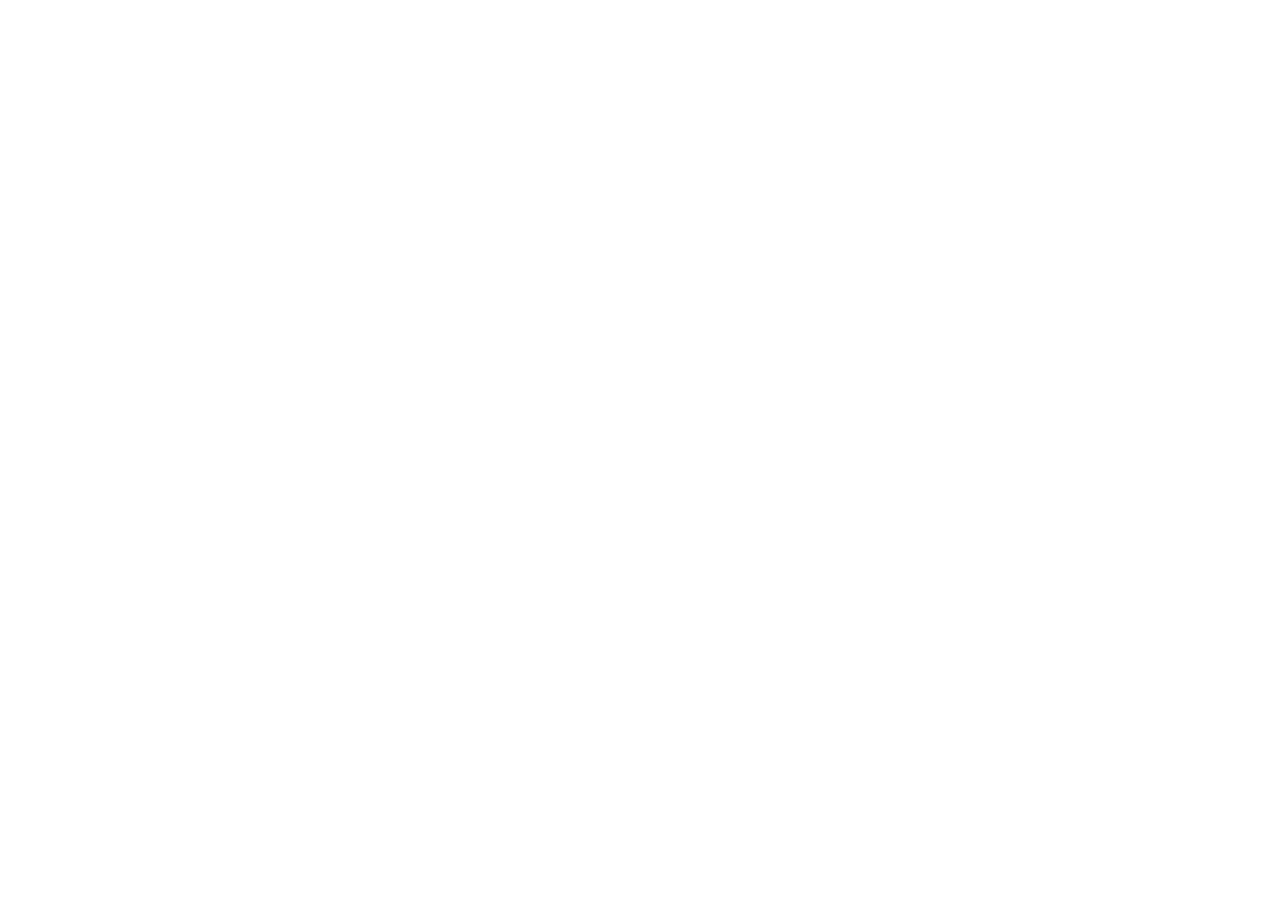
==== french.html @ f42e9d78 "portfolio v1" ====
﻿<!DOCTYPE html>

<html lang="en" xmlns="http://www.w3.org/1999/xhtml">
<head>
    <meta charset="utf-8" />
    <title>Portfolio de Thérèse Than Nguyen</title>
</head>
<body>

</body>
</html>
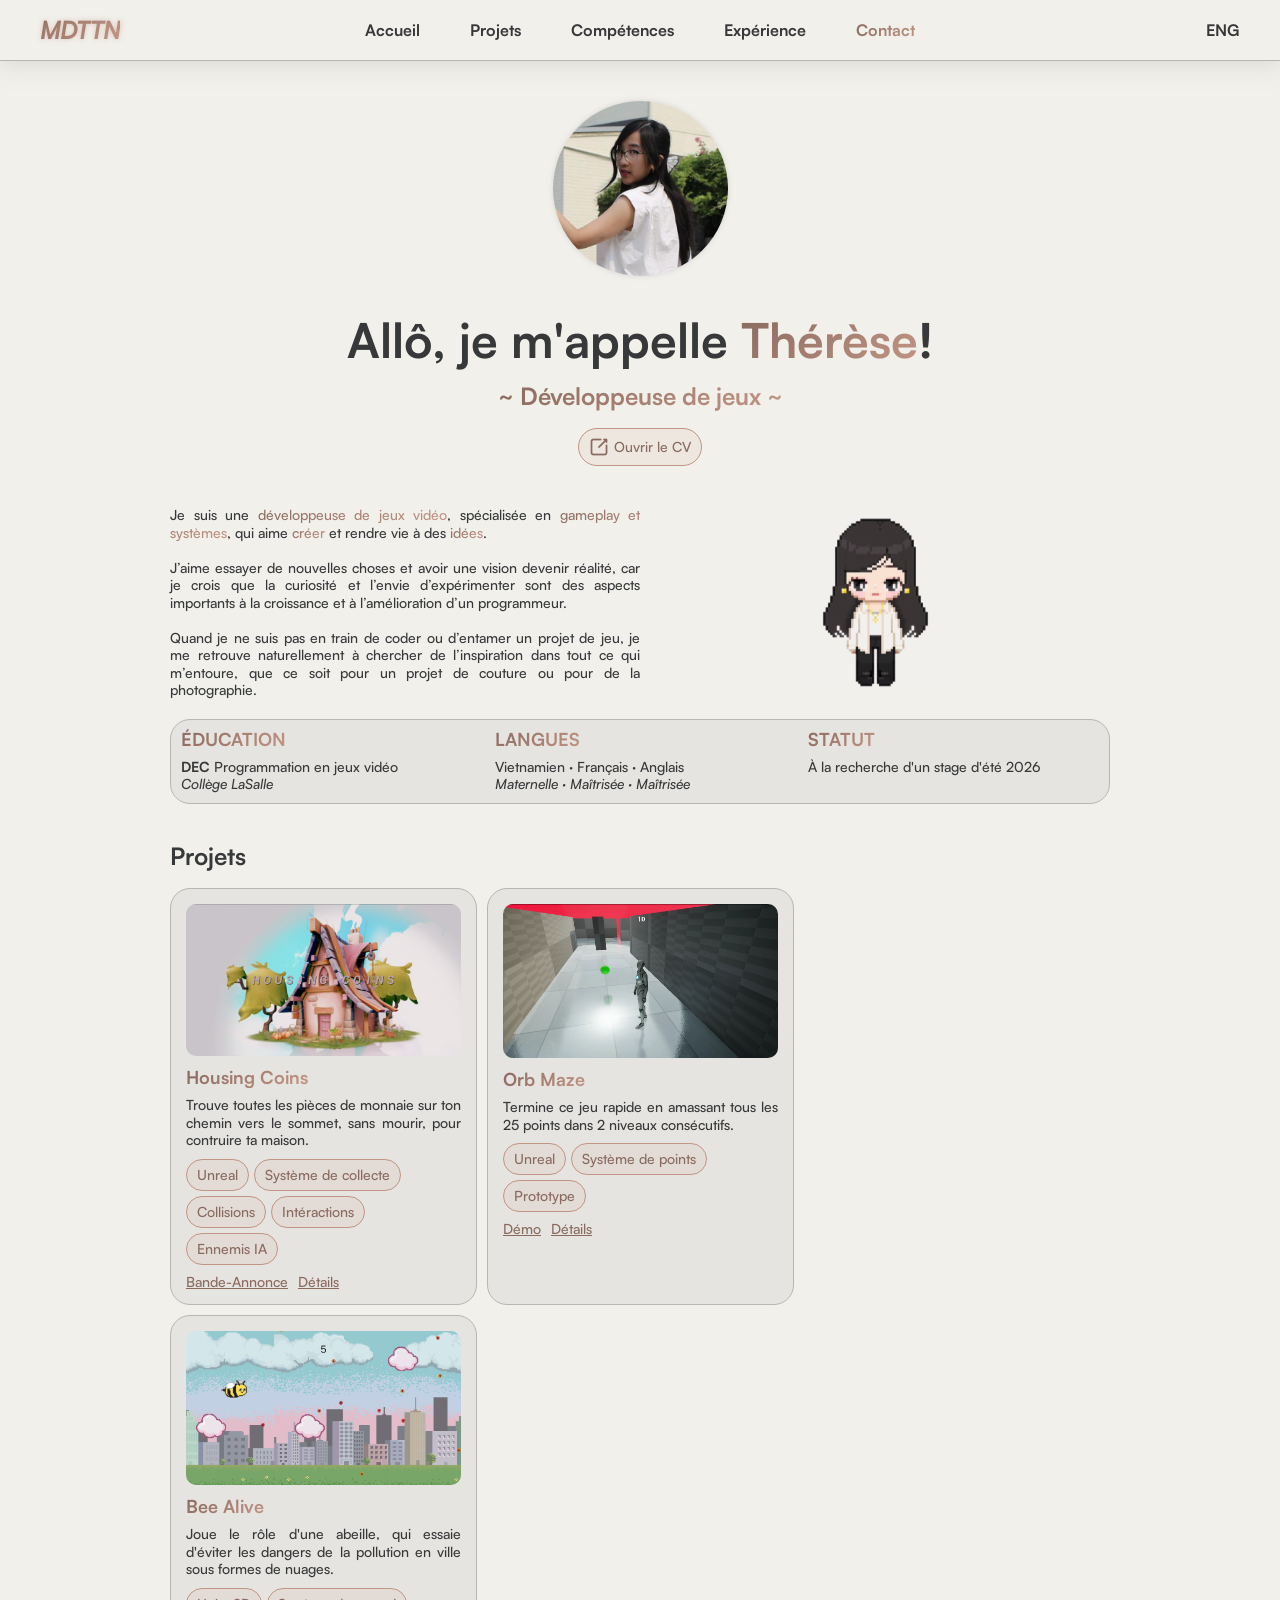
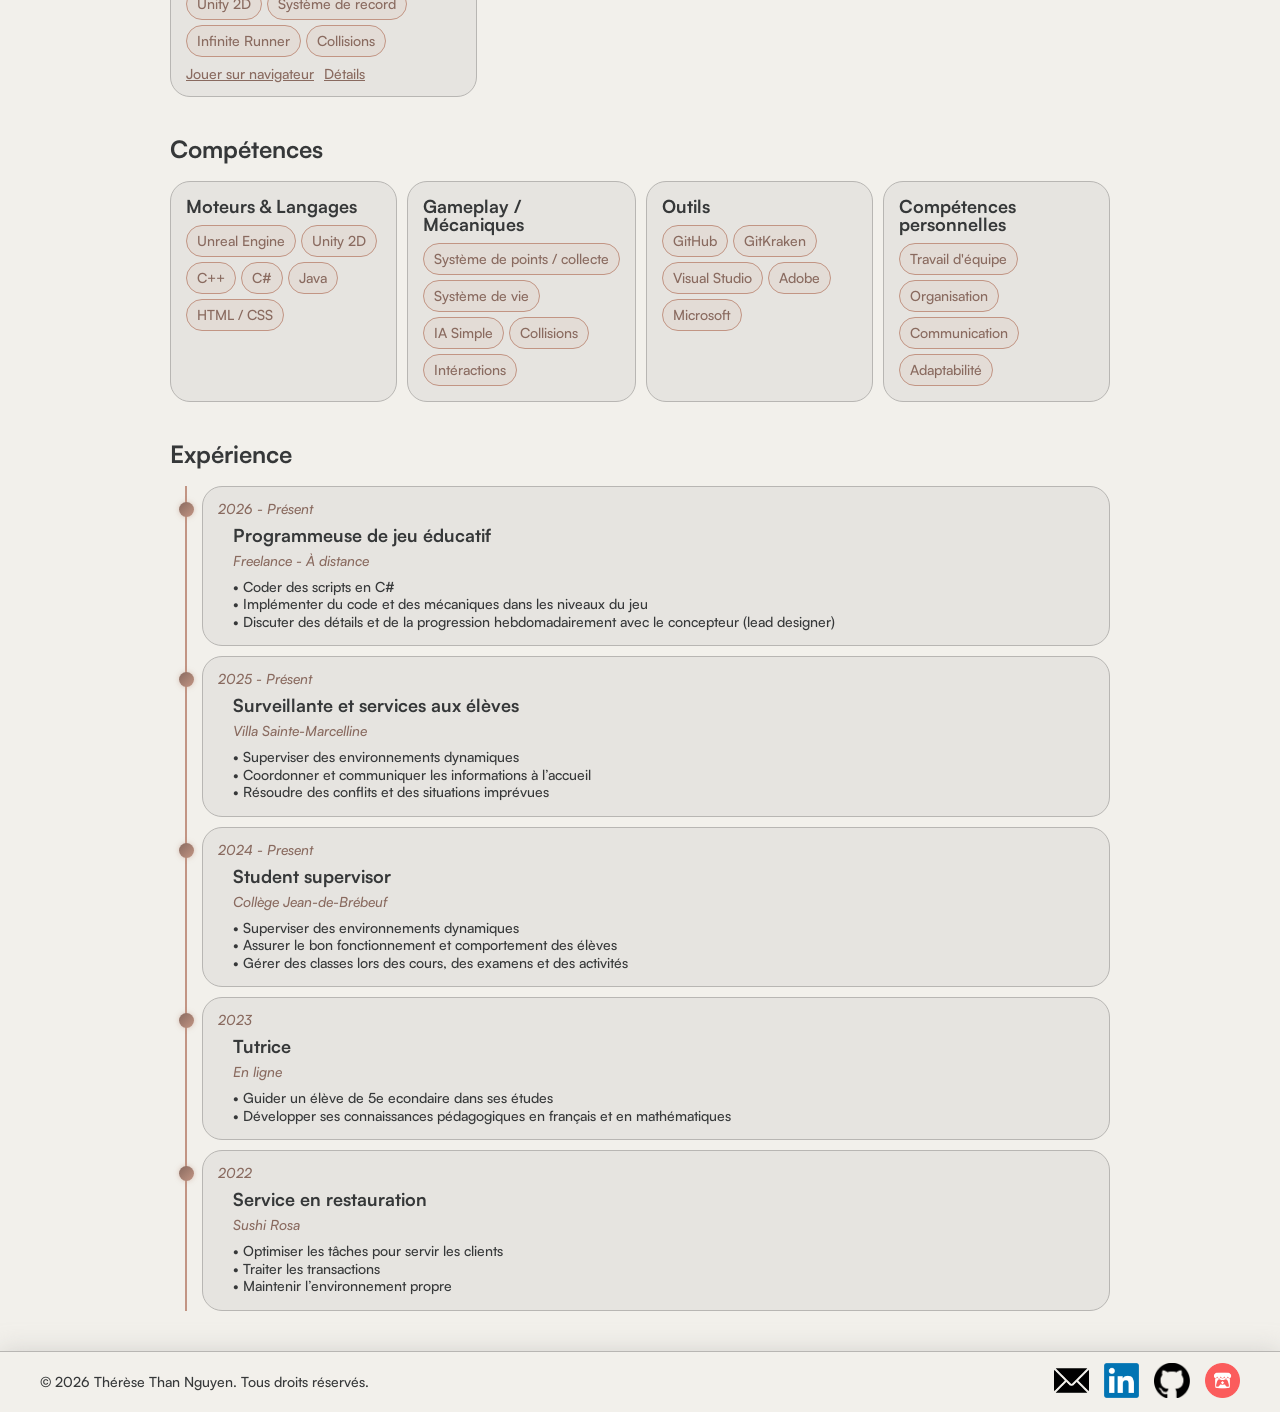
==== commit db424463: "v2 french version + bug fixes" ====
--- a/french.html
+++ b/french.html
@@ -3,9 +3,297 @@
 <html lang="en" xmlns="http://www.w3.org/1999/xhtml">
 <head>
     <meta charset="utf-8" />
+    <meta name="viewport" content="width=device-width" />
+    <link rel="stylesheet" href="reset.css" />
+    <link rel="stylesheet" href="style.css" />
     <title>Portfolio de Thérèse Than Nguyen</title>
 </head>
 <body>
+    <header>
+        <nav class="nav-left">
+            <a>MDTTN</a>
+        </nav>
+        <nav class="menu-toggle">
+            <input type="checkbox" />
 
+            <span></span>
+            <span></span>
+            <span></span>
+
+            <ul class="menu">
+                <li>
+                    <a href="#home">
+                        <label for="menu-checkbox" onclick="this.parentNode.click();">Accueil</label>
+                    </a>
+                </li>
+                <li>
+                    <a href="#projects">
+                        <label for="menu-checkbox" onclick="this.parentNode.click();">Projets</label>
+                    </a>
+                </li>
+                <li>
+                    <a href="#skills">
+                        <label for="menu-checkbox" onclick="this.parentNode.click();">Compétences</label>
+                    </a>
+                </li>
+                <li>
+                    <a href="#experience">
+                        <label for="menu-checkbox" onclick="this.parentNode.click();">Expérience</label>
+                    </a>
+                </li>
+                <li>
+                    <a href="#contact">
+                        <label for="menu-checkbox" onclick="this.parentNode.click();"><em>Contact</em></label>
+                    </a>
+                </li>
+                <li>
+                    <a href="index.html">
+                        <label for="menu-checkbox" onclick="this.parentNode.click();"><em>ENG</em></label>
+                    </a>
+                </li>
+            </ul>
+        </nav>
+        <nav class="nav-center">
+            <a href="#home">Accueil</a>
+            <a href="#projects">Projets</a>
+            <a href="#skills">Compétences</a>
+            <a href="#experience">Expérience</a>
+            <a href="#contact"><em>Contact</em></a>
+        </nav>
+        <nav class="nav-right">
+            <a href="index.html">ENG</a>
+        </nav>
+    </header>
+    <section id="home">
+        <div class="container">
+            <div class="profile">
+                <img class="photo" src="img/photoID.jpg" alt="Photo ID" />
+                <h1>Allô, je m'appelle <em>Thérèse</em>!</h1>
+                <h2><em>~ Développeuse de jeux ~</em></h2>
+                <a class="cv" href="cv/Therese-ThanNguyen-CV-Français.pdf" target="_blank">
+                    <img src="img/open.png" />
+                    Ouvrir le CV
+                </a>
+                <div class="description">
+                    <div class="desc-left">
+                        <p>
+                            Je suis une <em>développeuse de jeux vidéo</em>, spécialisée en <em>gameplay et systèmes</em>, qui aime <em>créer</em> et rendre vie à des <em>idées</em>.<br />
+                            <br />
+                            J’aime essayer de nouvelles choses et avoir une vision devenir réalité, car je crois que la curiosité et l’envie d’expérimenter sont des aspects importants à la croissance et à l’amélioration d’un programmeur.<br />
+                            <br />
+                            Quand je ne suis pas en train de coder ou d’entamer un projet de jeu, je me retrouve naturellement à chercher de l’inspiration dans tout ce qui m’entoure, que ce soit pour un projet de couture ou pour de la photographie.
+                        </p>
+                    </div>
+                    <div class="desc-right">
+                        <img src="img/avatar.gif" alt="avatar character gif" />
+                    </div>
+                </div>
+                <table class="profile-table">
+                    <tr>
+                        <td>
+                            <h3><em>ÉDUCATION</em></h3>
+                            <p>
+                                <b>DEC</b> Programmation en jeux vidéo<br />
+                                <i>Collège LaSalle</i>
+                            </p>
+                        </td>
+                        <td>
+                            <h3><em>LANGUES</em></h3>
+                            <p>
+                                Vietnamien · Français · Anglais<br />
+                                <i>Maternelle · Maîtrisée · Maîtrisée</i>
+                            </p>
+                        </td>
+                        <td>
+                            <h3><em>STATUT</em></h3>
+                            <p>À la recherche d'un stage d'été 2026</p>
+                        </td>
+                    </tr>
+                </table>
+            </div>
+        </div>
+    </section>
+    <section id="projects">
+        <div class="container">
+            <h2>Projets</h2>
+            <div class="project-grid">
+                <div class="project-card">
+                    <img src="img/thumbnail.png" alt="Housing Coins screenshot">
+                    <h3><em>Housing Coins</em></h3>
+                    <p>Trouve toutes les pièces de monnaie sur ton chemin vers le sommet, sans mourir, pour contruire ta maison.</p>
+                    <div class="tags">
+                        <span>Unreal</span>
+                        <span>Système de collecte</span>
+                        <span>Collisions</span>
+                        <span>Intéractions</span>
+                        <span>Ennemis IA</span>
+                    </div>
+                    <div class="card-actions">
+                        <a href="https://youtu.be/ffJPuvtzxUw" target="_blank">Bande-Annonce</a>
+                        <a href="https://mdttn.itch.io/housing-coins" target="_blank">Détails</a>
+                    </div>
+                </div>
+                <div class="project-card">
+                    <img src="img/orb-maze.png" alt="Orb Maze screenshot">
+                    <h3><em>Orb Maze</em></h3>
+                    <p>Termine ce jeu rapide en amassant tous les 25 points dans 2 niveaux consécutifs.</p>
+                    <div class="tags">
+                        <span>Unreal</span>
+                        <span>Système de points</span>
+                        <span>Prototype</span>
+                    </div>
+                    <div class="card-actions">
+                        <a href="https://youtu.be/-8NzkPCMkJA" target="_blank">Démo</a>
+                        <a href="https://mdttn.itch.io/orb-maze" target="_blank">Détails</a>
+                    </div>
+                </div>
+                <div class="project-card">
+                    <img src="img/bee-alive.png" alt="Bee Alive screenshot">
+                    <h3><em>Bee Alive</em></h3>
+                    <p>Joue le rôle d'une abeille, qui essaie d'éviter les dangers de la pollution en ville sous formes de nuages.</p>
+                    <div class="tags">
+                        <span>Unity 2D</span>
+                        <span>Système de record</span>
+                        <span>Infinite Runner</span>
+                        <span>Collisions</span>
+                    </div>
+                    <div class="card-actions">
+                        <a href="https://play.unity.com/en/games/0c7b376f-7eee-4db8-94ac-339a2332883d/bee-alive-by-turtle-saviors-gameable-2023" target="_blank">Jouer sur navigateur</a>
+                        <a href="https://mdttn.itch.io/bee-alive" target="_blank">Détails</a>
+                    </div>
+                </div>
+            </div>
+        </div>
+    </section>
+    <section id="skills">
+        <div class="container">
+            <h2>Compétences</h2>
+            <div class="skill-grid">
+                <div class="skill-card">
+                    <h3>Moteurs & Langages</h3>
+                    <div class="tags">
+                        <span>Unreal Engine</span>
+                        <span>Unity 2D</span>
+                        <span>C++</span>
+                        <span>C#</span>
+                        <span>Java</span>
+                        <span>HTML / CSS</span>
+                    </div>
+                </div>
+                <div class="skill-card">
+                    <h3>Gameplay / Mécaniques</h3>
+                    <div class="tags">
+                        <span>Système de points / collecte</span>
+                        <span>Système de vie</span>
+                        <span>IA Simple</span>
+                        <span>Collisions</span>
+                        <span>Intéractions</span>
+                    </div>
+                </div>
+                <div class="skill-card">
+                    <h3>Outils</h3>
+                    <div class="tags">
+                        <span>GitHub</span>
+                        <span>GitKraken</span>
+                        <span>Visual Studio</span>
+                        <span>Adobe</span>
+                        <span>Microsoft</span>
+                    </div>
+                </div>
+                <div class="skill-card">
+                    <h3>Compétences personnelles</h3>
+                    <div class="tags">
+                        <span>Travail d'équipe</span>
+                        <span>Organisation</span>
+                        <span>Communication</span>
+                        <span>Adaptabilité</span>
+                    </div>
+                </div>
+            </div>
+        </div>
+    </section>
+    <section id="experience">
+        <div class="container">
+            <h2>Expérience</h2>
+            <div class="timeline">
+                <div class="timeline-item">
+                    <h4>2026 - Présent</h4>
+                    <div class="info">
+                        <h3>Programmeuse de jeu éducatif</h3>
+                        <h4>Freelance - À distance</h4>
+                        <p>
+                            • Coder des scripts en C#<br />
+                            • Implémenter du code et des mécaniques dans les niveaux du jeu<br />
+                            • Discuter des détails et de la progression hebdomadairement avec le concepteur (lead designer)<br />
+                        </p>
+                    </div>
+                </div>
+                <div class="timeline-item">
+                    <h4>2025 - Présent</h4>
+                    <div class="info">
+                        <h3>Surveillante et services aux élèves</h3>
+                        <h4>Villa Sainte-Marcelline</h4>
+                        <p>
+                            • Superviser des environnements dynamiques<br />
+                            • Coordonner et communiquer les informations à l’accueil<br />
+                            • Résoudre des conflits et des situations imprévues
+                        </p>
+                    </div>
+                </div>
+                <div class="timeline-item">
+                    <h4>2024 - Present</h4>
+                    <div class="info">
+                        <h3>Student supervisor</h3>
+                        <h4>Collège Jean-de-Brébeuf</h4>
+                        <p>
+                            • Superviser des environnements dynamiques<br />
+                            • Assurer le bon fonctionnement et comportement des élèves<br />
+                            • Gérer des classes lors des cours, des examens et des activités
+                        </p>
+                    </div>
+                </div>
+                <div class="timeline-item">
+                    <h4>2023</h4>
+                    <div class="info">
+                        <h3>Tutrice</h3>
+                        <h4>En ligne</h4>
+                        <p>
+                            • Guider un élève de 5e econdaire dans ses études<br />
+                            • Développer ses connaissances pédagogiques en français et en mathématiques
+                        </p>
+                    </div>
+                </div>
+                <div class="timeline-item">
+                    <h4>2022</h4>
+                    <div class="info">
+                        <h3>Service en restauration</h3>
+                        <h4>Sushi Rosa</h4>
+                        <p>
+                            • Optimiser les tâches pour servir les clients<br />
+                            • Traiter les transactions<br />
+                            • Maintenir l’environnement propre
+                        </p>
+                    </div>
+                </div>
+            </div>
+        </div>
+    </section>
+    <footer id="contact">
+        <p>© 2026 Thérèse Than Nguyen. Tous droits réservés.</p>
+        <div class="social">
+            <a href="mailto:theresemyduyen@outlook.com">
+                <img src="img/email.png" alt="email" />
+            </a>
+            <a href="https://linkedin.com/in/therese-than-nguyen/">
+                <img src="img/linkedIn-logo.png" alt="linkedin" />
+            </a>
+            <a href="https://github.com/mdttn">
+                <img src="img/github-logo.png" alt="github" />
+            </a>
+            <a href="https://mdttn.itch.io">
+                <img src="img/itch.io-logo.png" alt="itch" />
+            </a>
+        </div>
+    </footer>
 </body>
 </html>
--- a/style.css
+++ b/style.css
@@ -0,0 +1,601 @@
+/*
+	color palette
+	pale cream	#F5ECE5 / 245, 236, 229		#E8D4C5 / 232, 212, 197
+	grey		#7D7873 / 125, 120, 115		#7D7373 / 125, 115, 115
+	dark grey	#363839 / 54, 56, 57		#EBEBEB / 235, 235, 235
+	pink		#F5C6D0 / 245, 198, 208
+	pink-orange	#C29584 / 194, 149, 132		#D8BBB0 / 216, 187, 176		#AF8677 / 175, 134, 119		#654F47 / 101, 79, 71		#896A5F / 137, 106, 95
+	background	#F2F0EB / 242, 240, 235		#E1DCD1	/ 225, 220, 209		#E6E4E0 / 230, 228, 224		#B8B6B3 / 184, 182, 179
+*/
+
+@font-face {
+	font-family: 'Satoshi';
+	src: url(Satoshi_Complete/Fonts/OTF/Satoshi-Medium.otf);
+	font-weight: normal;
+}
+
+@font-face {
+	font-family: 'Satoshi';
+	src: url(Satoshi_Complete/Fonts/OTF/Satoshi-Bold.otf);
+	font-weight: bold;
+}
+
+@font-face {
+	font-family: 'Satoshi';
+	src: url(Satoshi_Complete/Fonts/OTF/Satoshi-MediumItalic.otf);
+	font-style: italic;
+}
+
+/*hamburger menu hidden on desktop/large screens*/
+.menu-toggle {
+	display: none
+}
+
+html {
+	scroll-behavior: smooth
+}
+
+section {
+	padding: 20px 0;
+	scroll-margin: 81px
+}
+
+body {
+	font-family: 'Satoshi', Arial, sans-serif;
+	background-color: #F2F0EB;
+	color: #363839;
+	font-size: 14px;
+}
+
+h1 {
+	font-size: 48px;
+	margin: 20px 0;
+	font-weight: bold;
+	text-align: center
+}
+
+h2 {
+	font-size: 24px;
+	font-weight: bold;
+	margin-bottom: 20px;
+}
+
+h3 {
+	font-size: 18px;
+	font-weight: bold;
+	margin-bottom: 10px
+}
+
+h4 {
+	color: #896A5F;
+	font-style: italic;
+	margin-bottom: 10px
+}
+
+p {
+	line-height: 1.25;
+}
+
+header {
+	height: 60px;
+	background-color: #F2F0EB;
+	position: sticky;
+	top: 0;
+	z-index: 1;
+	font-size: 16px;
+	margin-bottom: 20px;
+	border-bottom: 1px solid #B8B6B3;
+	box-shadow: 0 0 25px rgba(184, 182, 179, 0.5);
+	display: flex;
+	align-items: center;
+	justify-content: space-between;
+	padding: 0 40px;
+}
+
+header a {
+	color: #373738;
+	position: relative;
+	text-decoration: none;
+}
+
+em,
+.nav-left a {
+	background: linear-gradient(135deg, #896A5F, #C29584);
+	background-clip: text;
+	color: transparent;
+}
+
+.nav-left,
+.nav-center,
+.nav-right {
+	display: flex;
+	align-items: center;
+	font-weight: bold;
+}
+
+.nav-left a {
+	font-size: 24px;
+	font-style: italic;
+	text-shadow: 0 0 5px rgba(194, 149, 132, 0.5);
+}
+
+.nav-center a::after,
+.nav-right a::after,
+.menu-toggle a::after {
+	content: "";
+	position: absolute;
+	left: 50%;
+	bottom: -3px;
+	width: 100%;
+	height: 1px;
+	background: #896A5F;
+	transform: translateX(-50%) scaleX(0);
+	transform-origin: center;
+	transition: transform 0.15s ease;
+}
+
+.nav-center a:hover::after,
+.nav-right a:hover::after,
+.menu-toggle a:hover::after {
+	transform: translateX(-50%) scaleX(1)
+}
+
+.nav-center {
+	position: absolute;
+	left: 50%;
+	transform: translateX(-50%);
+	gap: 50px;
+}
+
+.container {
+	margin: 0 auto;
+	width: 940px;
+}
+
+.profile {
+	display: flex;
+	flex-direction: column;
+	align-items: center;
+}
+
+.photo {
+	border-radius: 50%;
+	height: 175px;
+	margin-bottom: 20px;
+	box-shadow: 0 0 5px rgba(184, 182, 179, 0.5);
+	transition: 0.15s ease;
+}
+
+.photo:hover {
+	transform: scale(1.05);
+}
+
+.cv {
+	display: flex;
+	color: #896A5F;
+	background: rgba(194, 149, 132, 0.1);
+	border: 1px solid #C29584;
+	border-radius: 999px;
+	padding: 8px 10px;
+	margin-bottom: 20px;
+	transition: 0.15s ease;
+	text-decoration: none;
+	align-items: center
+}
+
+.cv:hover {
+	transform: scale(1.05);
+	box-shadow: 0 0 5px rgba(194, 149, 132, 0.5);
+}
+
+.cv img {
+	width: 20px;
+	margin-right: 5px;
+}
+
+.description {
+	display: flex;
+	align-items: stretch;
+	text-align: justify;
+	margin: 20px 0;
+}
+
+.desc-left,
+.desc-right {
+	flex: 1;
+}
+
+.desc-right {
+	display: flex;
+	align-items: center; /*vertical*/
+	justify-content: center; /*horizontal*/
+}
+
+.desc-right img {
+	width: 175px;
+	height: auto;
+    object-fit: contain;
+}
+
+.profile-table {
+	background: #E6E4E0;
+	border: 1px solid #B8B6B3;
+	border-radius: 20px;
+	border-collapse: separate;
+	overflow: hidden;
+	transition: 0.15s ease;
+}
+
+.profile-table td {
+	padding: 10px;
+	width: 313px;
+}
+
+.profile-table:hover,
+.skill-card:hover,
+.project-card:hover,
+.timeline-item:hover {
+	border: 1px solid #C29584;
+	box-shadow: 0 0 5px rgba(194, 149, 132, 0.5);
+}
+
+.project-card {
+	min-width: 275px;
+	max-width: 275px;
+}
+
+.project-card img {
+	width: 100%;
+	border-radius: 10px;
+	margin-bottom: 10px;
+}
+
+.project-card p {
+	margin-bottom: 10px;
+	text-align: justify;
+}
+
+.card-actions {
+	margin-top: 10px;
+	gap: 10px;
+}
+
+.tags,
+.card-actions {
+	display: flex;
+	flex-wrap: wrap;
+	gap: 5px;
+	align-content: flex-start;
+}
+
+.card-actions {
+	gap: 10px
+}
+
+.card-actions a {
+	color: #896A5F;
+	display: inline-block;
+}
+
+.skill-grid,
+.project-grid {
+	display: flex;
+	flex-wrap: wrap;
+	gap: 10px;
+}
+
+.skill-card,
+.project-card,
+.timeline-item {
+	flex: 1;
+	padding: 15px;
+	background: #E6E4E0;
+	border: 1px solid #B8B6B3;
+	border-radius: 20px;
+	transition: 0.15s ease;
+}
+
+.skill-card span,
+.project-card span {
+	color: #896A5F;
+	background: rgba(194, 149, 132, 0.1);
+	border: 1px solid #C29584;
+	border-radius: 999px;
+	padding: 8px 10px;
+	display: inline-block;
+	white-space: nowrap;
+	transition: 0.15s ease;
+}
+
+.skill-card span:hover,
+.project-card span:hover {
+	transform: scale(1.05);
+	box-shadow: 0 0 5px rgba(194, 149, 132, 0.5);
+}
+
+.timeline {
+	padding-left: 15px;
+	margin-left: 15px;
+	border-left: 2px solid #C29584;
+	display: flex;
+	flex-direction: column;
+	gap: 10px
+}
+
+.timeline-item {
+	position: relative;
+}
+
+/*dot for each timeline item*/
+.timeline-item::before {
+	content: "";
+	position: absolute;
+	left: -24.25px;
+	width: 15px;
+	height: 15px;
+	border-radius: 50%;
+	background: linear-gradient(135deg, #896A5F, #C29584);
+	box-shadow: 0 0 5px rgba(194, 149, 132, 0.5);
+}
+
+.info {
+	margin-left: 15px
+}
+
+footer {
+	position: relative;
+	height: 60px;
+	margin-top: 20px;
+	border-top: 1px solid #B8B6B3;
+	box-shadow: 0 0 25px rgba(184, 182, 179, 0.5);
+	display: flex;
+	align-items: center;
+	justify-content: space-between;
+	padding: 0 40px
+}
+
+.social {
+	display: flex;
+	gap: 15px
+}
+
+.social a img {
+	height: 35px;
+	width: auto;
+	transition: 0.15s ease;
+}
+
+.social a:hover img {
+	transform: scale(1.05);
+}
+
+/*MEDIA QUERIES*/
+@media (max-width: 1024px) {
+	header,
+	footer {
+		padding: 0 30px;
+	}
+
+	.container {
+		width: 93%;
+	}
+
+	.nav-center {
+		gap: 25px;
+	}
+
+	.desc-right img {
+		width: 175px;
+		height: auto;
+		object-fit: contain;
+	}
+
+	.skill-grid,
+	.project-grid {
+		display: grid;
+		grid-template-columns: repeat(2, 1fr);
+		width: 100%;
+	}
+
+	.skill-card,
+	.project-card {
+		min-width: 0;
+		max-width: none;
+	}
+}
+
+@media (max-width: 768px) {
+	.menu-toggle {
+		display: block;
+		position: relative;
+		height: 22px;
+		width: 20px;
+		z-index: 1;
+	}
+
+	.menu-toggle em {
+		color: #363839;
+	}
+
+	.menu-toggle a {
+		color: #F2F0EB;
+	}
+
+	.menu-toggle a::after {
+		background: #363839;
+	}
+
+	/*hamburger bars*/
+    .menu-toggle span {
+		position: absolute;
+        display: block;
+		left: 0;
+        width: 25px;
+        height: 3px;
+		position: relative;
+		z-index: 1;
+        background: #363839;
+        border-radius: 5px;
+        transition: transform 0.5s cubic-bezier(0.77,0.2,0.05,1.0),
+					background 0.5s cubic-bezier(0.77,0.2,0.05,1.0),
+					opacity 0.5s ease;
+		transform-origin: 2px 2px
+	}
+
+	.menu-toggle span:nth-child(2) {
+		top: 0;
+		transform-origin: right center;
+	}
+
+	.menu-toggle span:nth-child(3) {
+		top: 6px;
+	}
+
+	.menu-toggle span:nth-child(4) {
+		top: 12px;
+		transform-origin: right center;
+	}
+
+	.menu-toggle input {
+		display: block;
+		position: absolute;
+		width: 25px;
+		height: 25px;
+		top: -5px;
+		left: -3px;
+		opacity: 0;
+		z-index: 2;
+		cursor: pointer;
+		-webkit-touch-callout: none;
+	}
+
+	.menu-toggle input:checked ~ .menu {
+		transform: translateX(0);
+	}
+
+    /*X animation*/
+	.menu-toggle input:checked ~ span:nth-child(4) {
+		transform: rotate(45deg) translate(0px, 0);
+		background: #F2F0EB;
+	}
+
+	.menu-toggle input:checked ~ span:nth-child(3) {
+		opacity: 0;
+		transform: scale(0.2)
+	}
+
+	.menu-toggle input:checked ~ span:nth-child(2) {
+		transform: rotate(-45deg) translate(0px, 0);
+		background: #F2F0EB;
+	}
+
+	.menu {
+		position: fixed;
+		top: 0;
+		right: 0;
+		width: 40vw;
+		max-width: 200px;
+		height: 100vh;
+		background: #C29584;
+		padding: 50px 20px 20px 20px;
+		box-sizing: border-box;
+		list-style: none;
+		transform: translateX(100%);
+		transition: transform 0.5s cubic-bezier(0.77,0.2,0.05,1.0);
+		-webkit-font-smoothing: antialiased;
+	}
+
+	.menu li {
+		margin: 20px 0;
+		text-align: right;
+	}
+
+	.menu li label {
+		cursor: pointer;
+	}
+
+	.nav-center,
+	.nav-right {
+		display: none
+	}
+
+	header,
+	footer {
+		padding: 0 20px;
+		display: flex;
+		justify-content: space-between;
+		align-items: center
+	}
+
+	.description {
+		flex-direction: column;
+		gap: 20px;
+	}
+}
+
+@media (max-width: 640px) {
+	h1 {
+		font-size: 40px;
+	}
+
+	h2 {
+		font-size: 20px;
+	}
+
+	.profile-table {
+		width: 100%;
+	}
+
+	/* Make each row a flex container */
+	.profile-table tr {
+		display: flex;
+		flex-wrap: wrap;
+		width: 100%;
+	}
+
+	/* Base: each cell full width */
+	.profile-table tr > td {
+		flex: 0 0 100%;
+		max-width: 50%;
+		box-sizing: border-box;
+	}
+
+	/* First two cells share the row */
+	.profile-table tr > td:nth-child(1),
+	.profile-table tr > td:nth-child(2) {
+		flex: 0 0 50%;
+	}
+
+	.skill-grid,
+	.project-grid {
+		display: grid;
+		grid-template-columns: 1fr;
+	}
+
+	.skill-card,
+	.project-card {
+		min-width: 0;
+		max-width: none;
+	}
+
+	footer {
+		flex-direction: column;
+		gap: 10px;
+		padding: 20px 0;
+		align-items: center; /*vertical*/
+		justify-content: center; /*horizontal*/
+	}
+}
+
+@media (max-width: 480px) {
+	.profile-table,
+	.profile-table tr,
+	.profile-table td {
+		display: block;
+		min-width: 100%
+	}
+
+	.profile-table td {
+		max-width: none;
+	}
+}
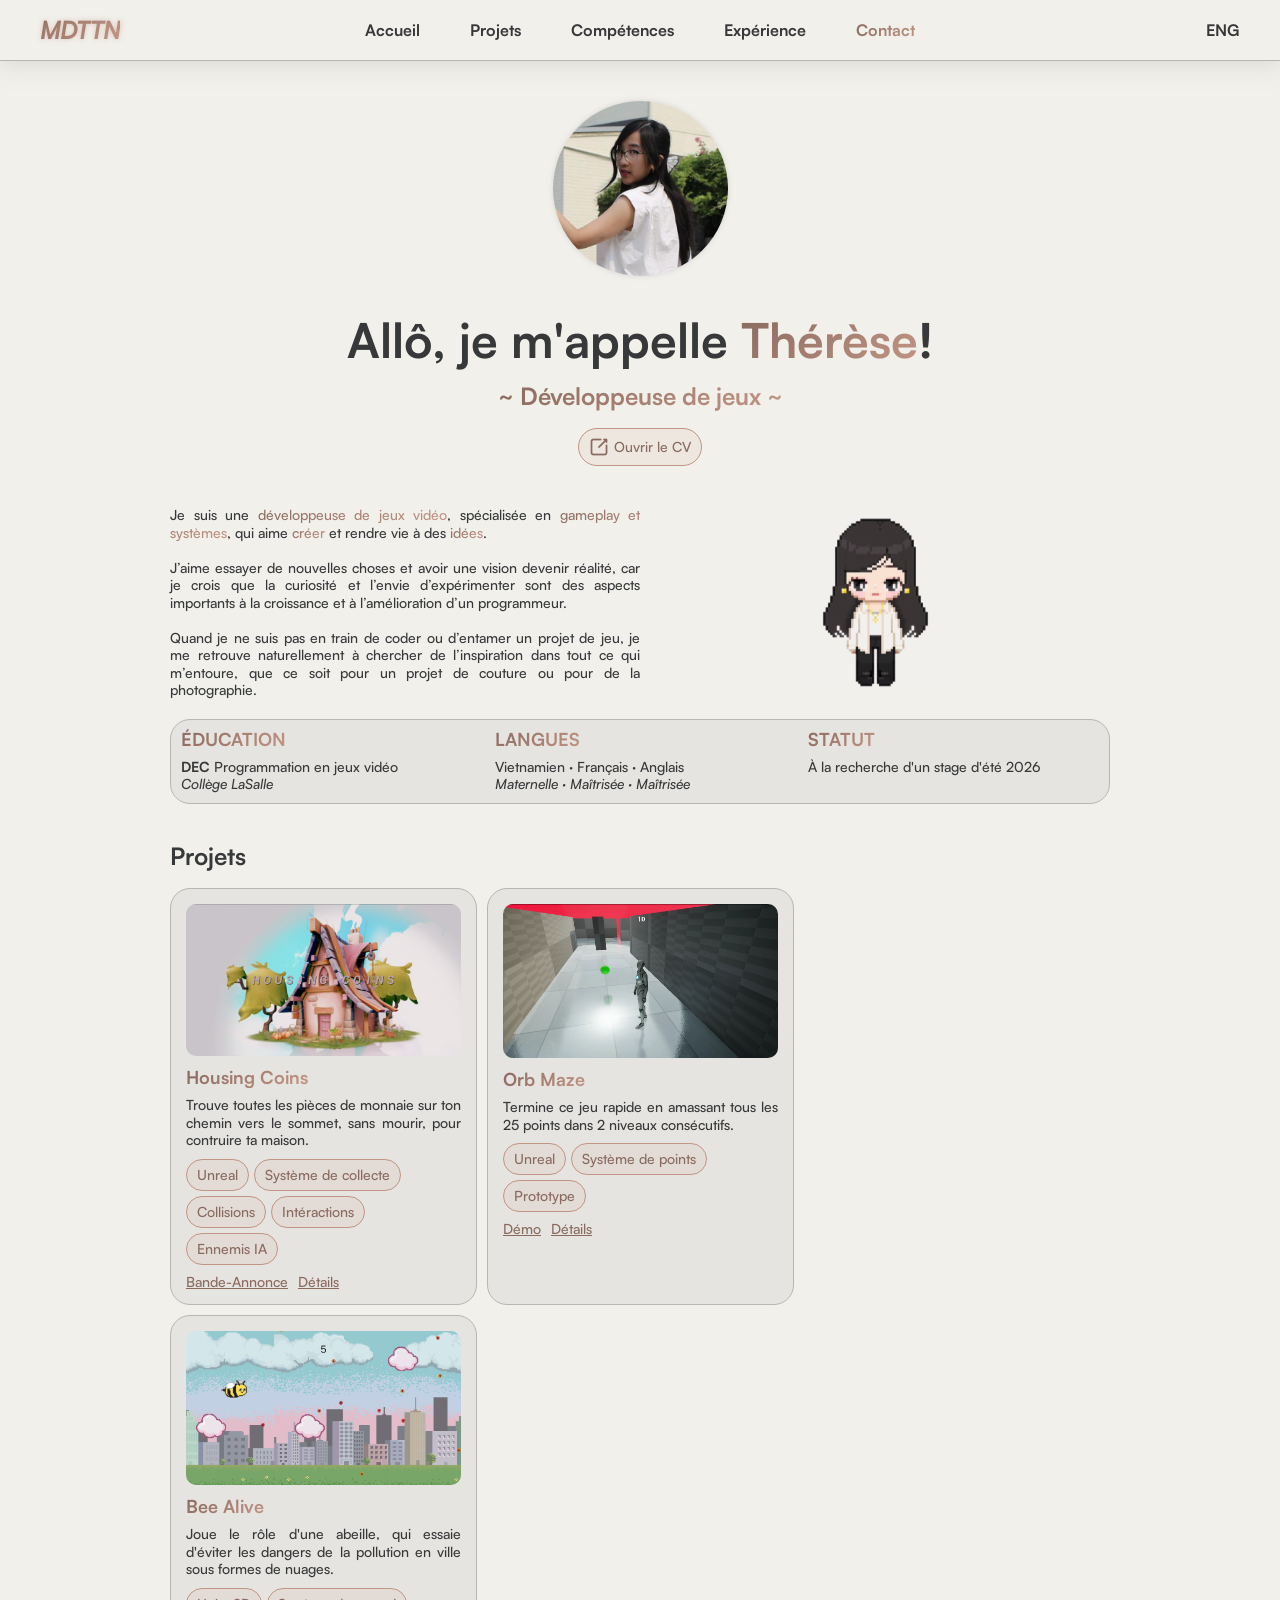
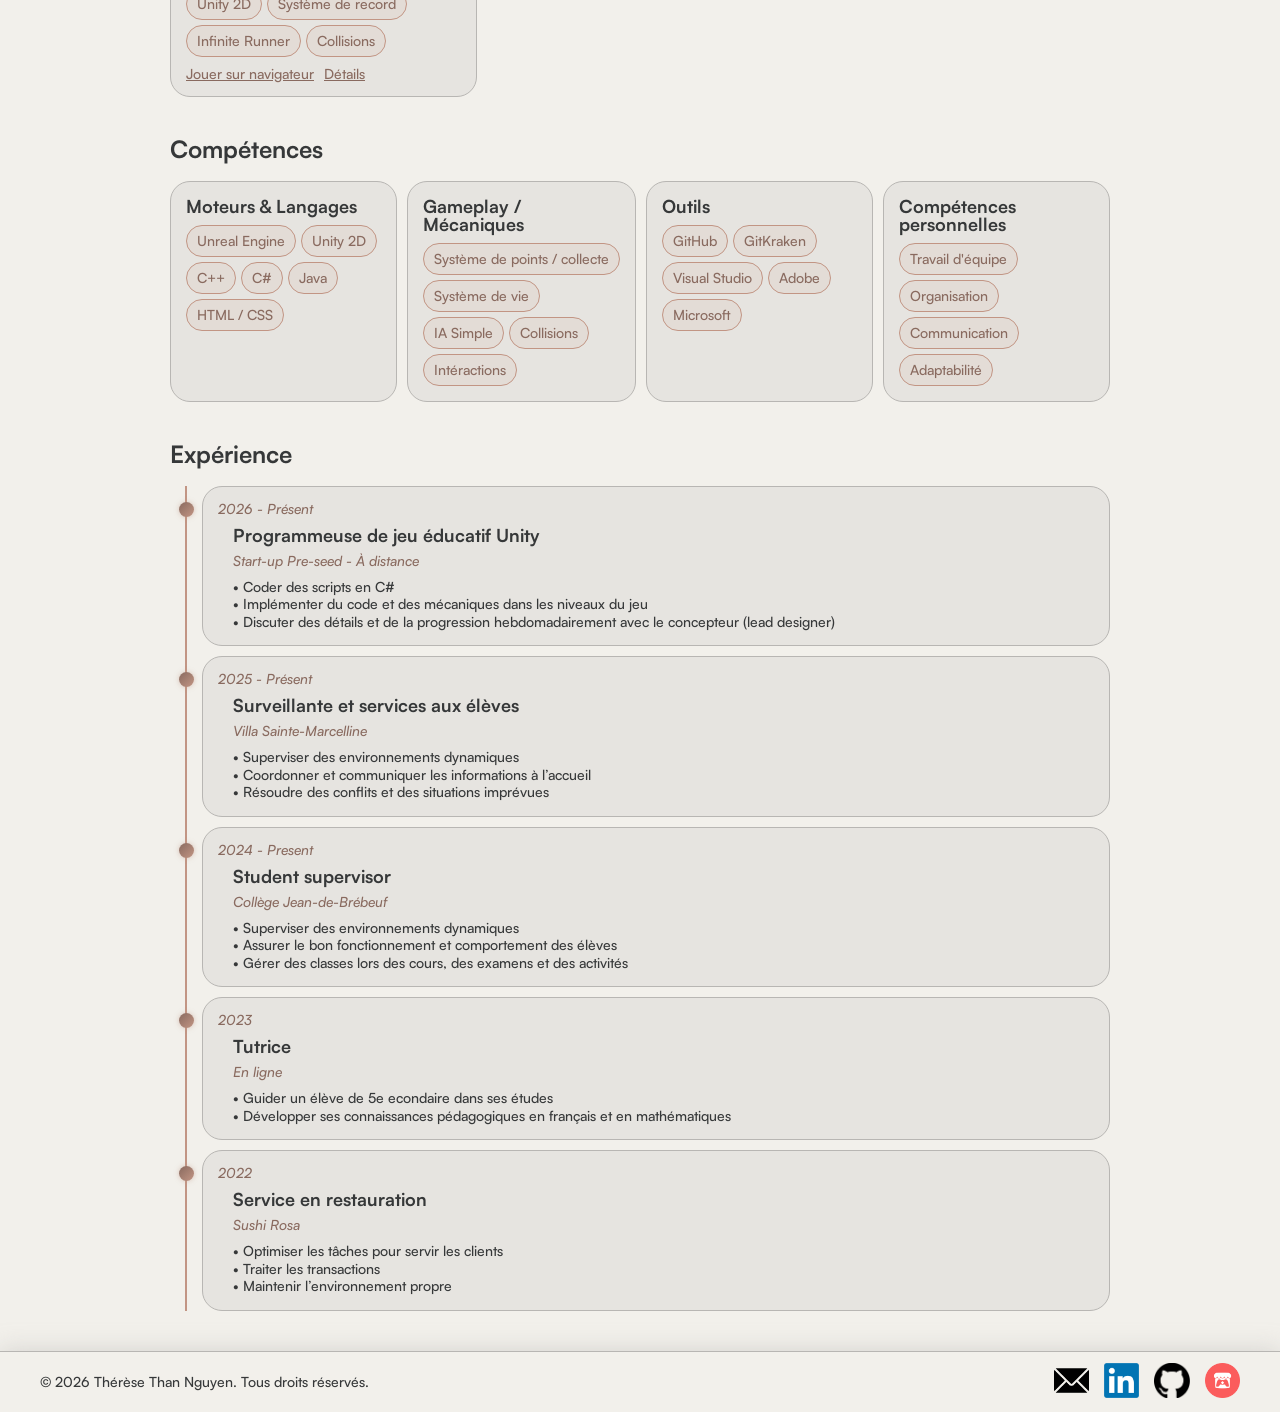
==== commit 18441235: "experience desc update" ====
--- a/french.html
+++ b/french.html
@@ -219,8 +219,8 @@
                 <div class="timeline-item">
                     <h4>2026 - Présent</h4>
                     <div class="info">
-                        <h3>Programmeuse de jeu éducatif</h3>
-                        <h4>Freelance - À distance</h4>
+                        <h3>Programmeuse de jeu éducatif Unity</h3>
+                        <h4>Start-up Pre-seed - À distance</h4>
                         <p>
                             • Coder des scripts en C#<br />
                             • Implémenter du code et des mécaniques dans les niveaux du jeu<br />
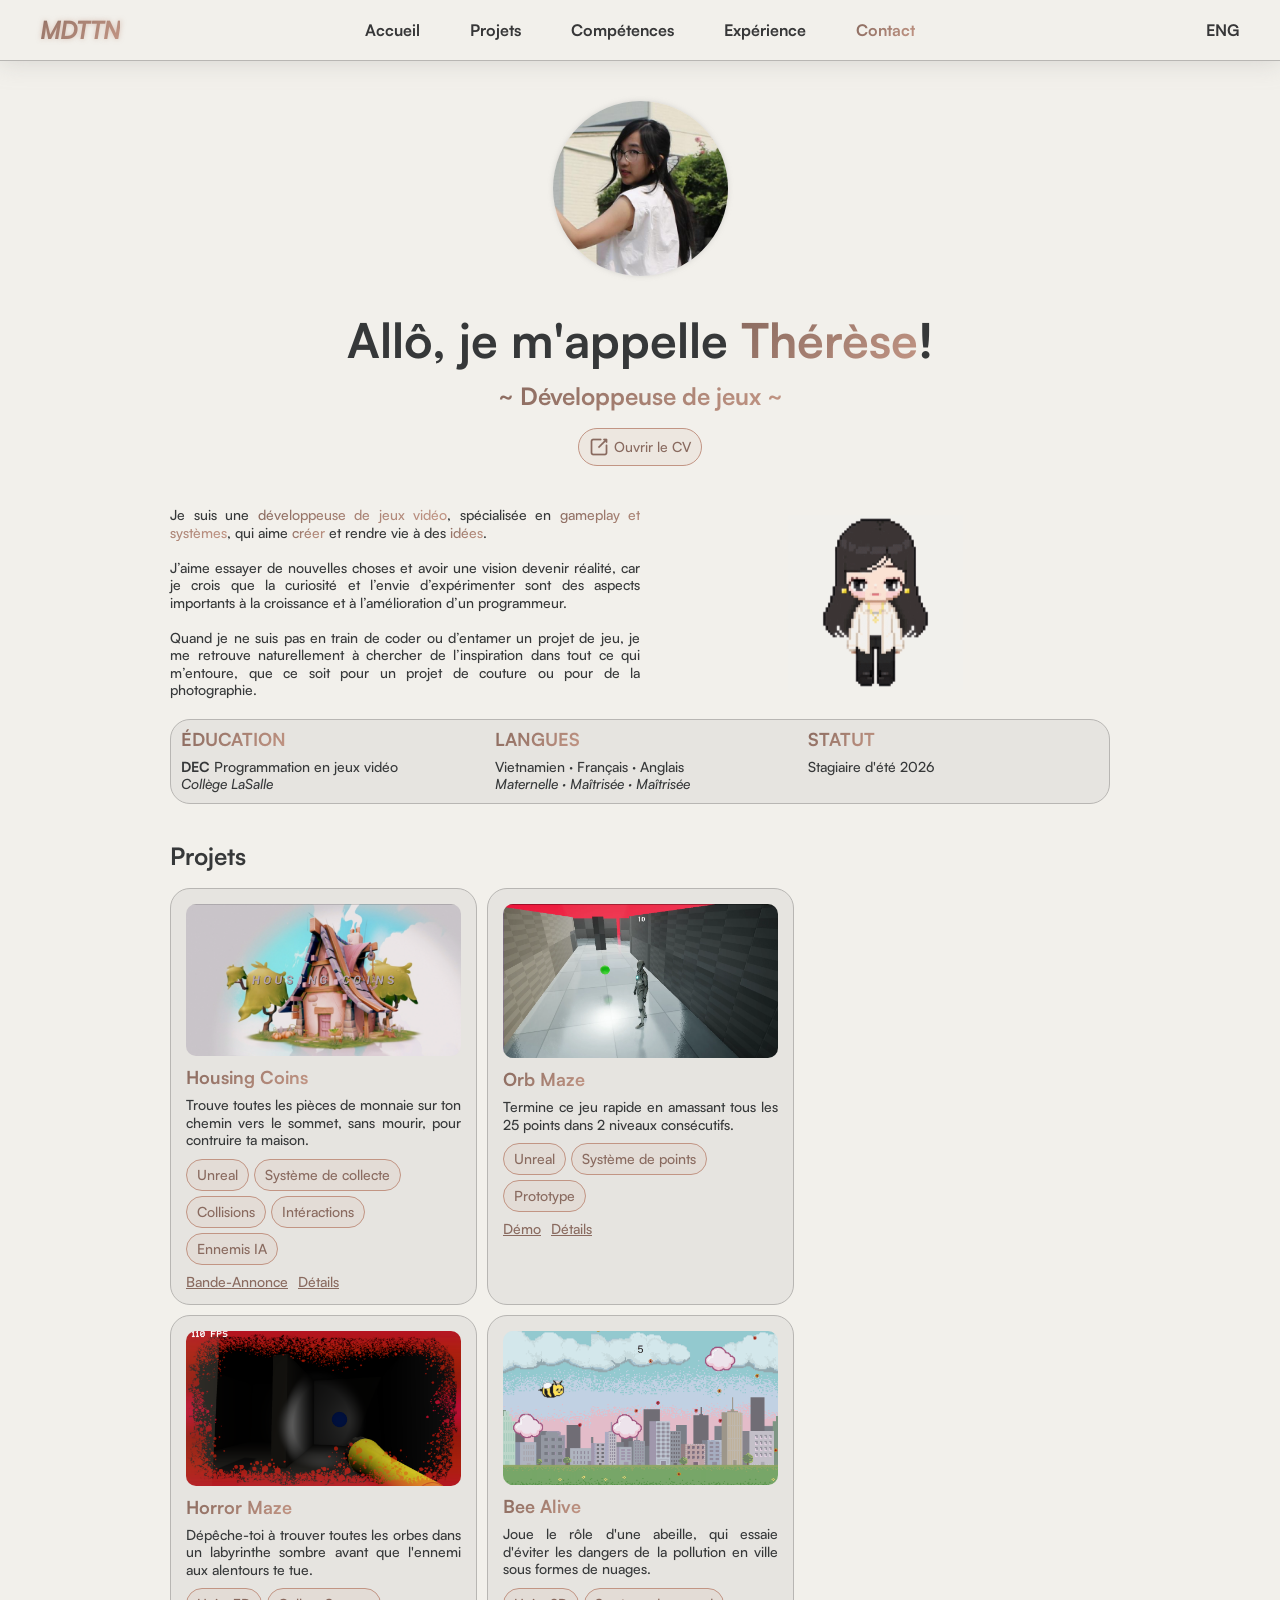
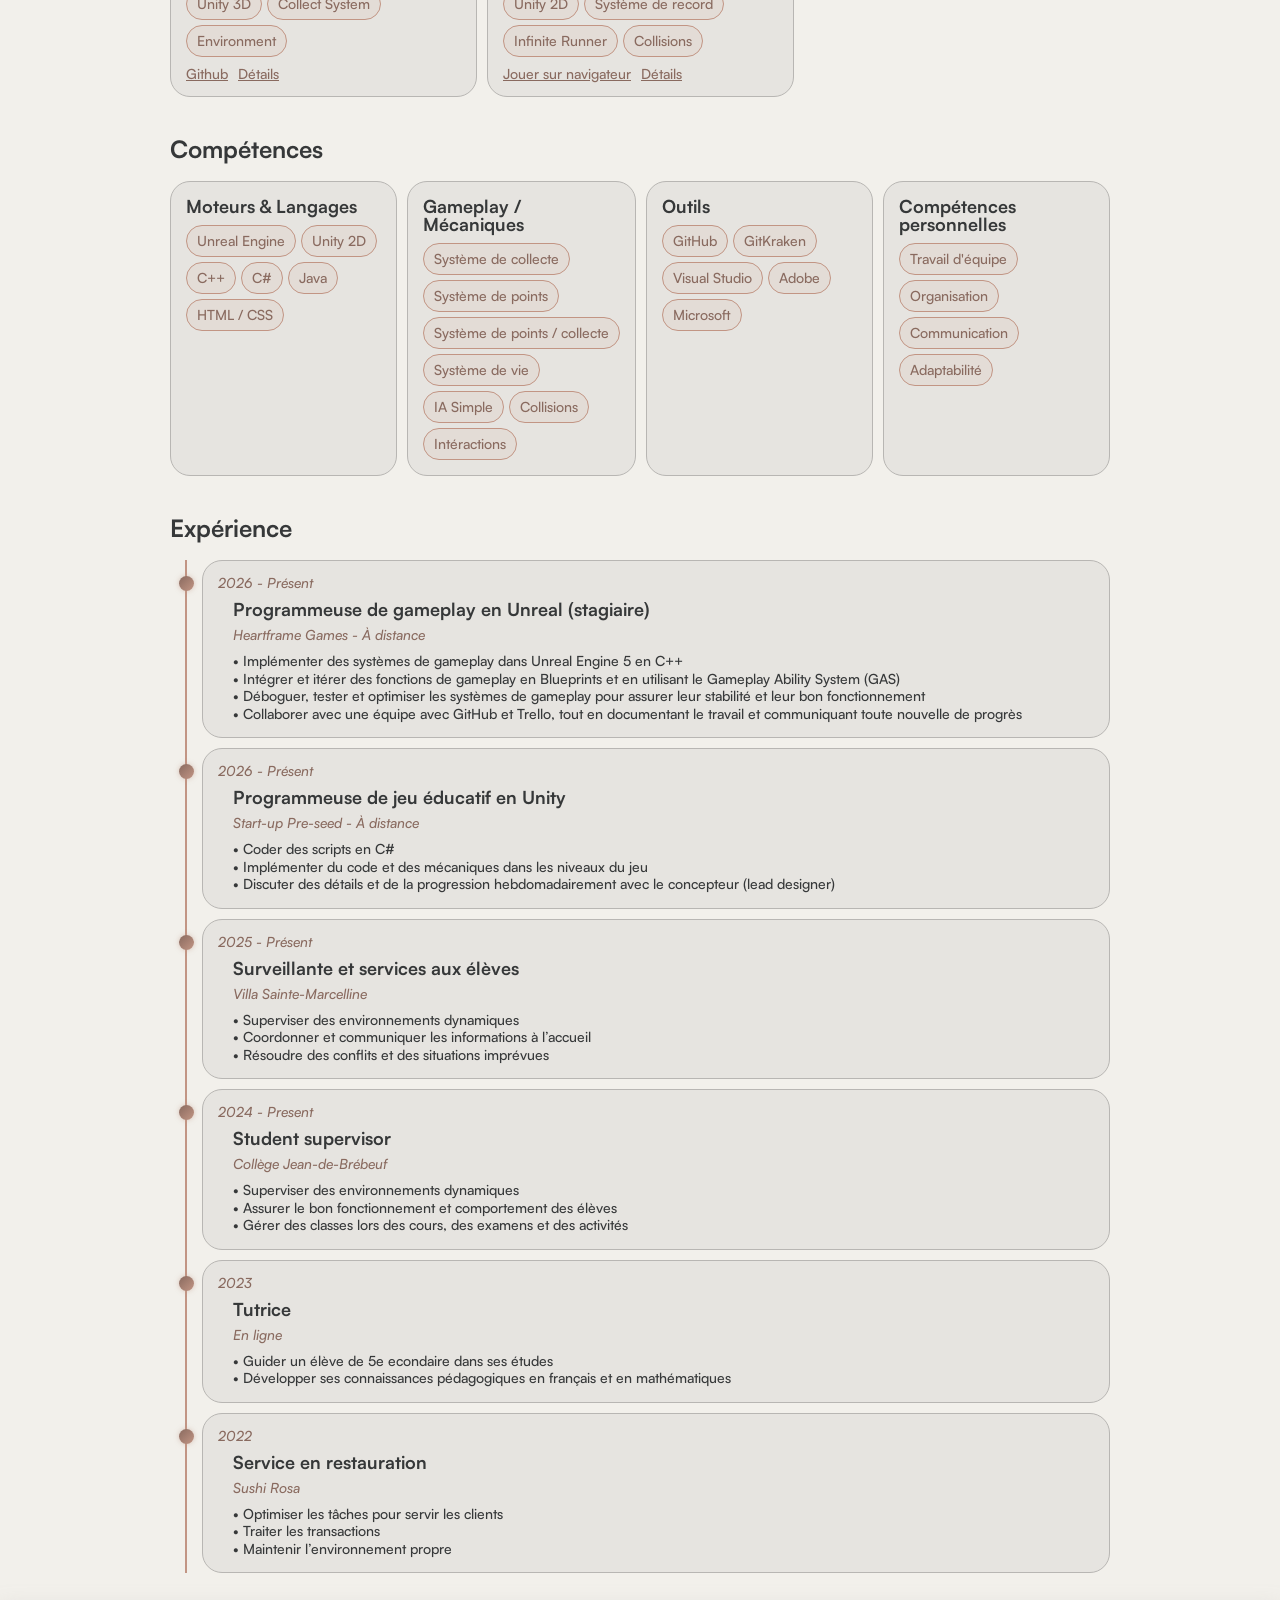
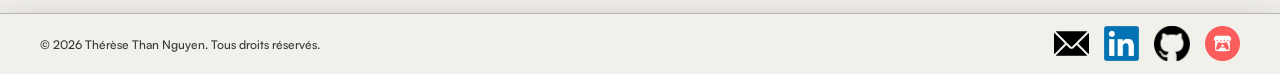
==== commit 47fab559: "v3" ====
--- a/french.html
+++ b/french.html
@@ -106,7 +106,7 @@
                         </td>
                         <td>
                             <h3><em>STATUT</em></h3>
-                            <p>À la recherche d'un stage d'été 2026</p>
+                            <p>Stagiaire d'été 2026</p>
                         </td>
                     </tr>
                 </table>
@@ -148,6 +148,20 @@
                     </div>
                 </div>
                 <div class="project-card">
+                    <img src="img/horror-maze.png" alt="Horror Maze screenshot">
+                    <h3><em>Horror Maze</em></h3>
+                    <p>Dépêche-toi à trouver toutes les orbes dans un labyrinthe sombre avant que l'ennemi aux alentours te tue.</p>
+                    <div class="tags">
+                        <span>Unity 3D</span>
+                        <span>Collect System</span>
+                        <span>Environment</span>
+                    </div>
+                    <div class="card-actions">
+                        <a href="https://github.com/mdttn/Game-Framework" target="_blank">Github</a>
+                        <a href="https://mdttn.itch.io/horror-maze" target="_blank">Détails</a>
+                    </div>
+                </div>
+                <div class="project-card">
                     <img src="img/bee-alive.png" alt="Bee Alive screenshot">
                     <h3><em>Bee Alive</em></h3>
                     <p>Joue le rôle d'une abeille, qui essaie d'éviter les dangers de la pollution en ville sous formes de nuages.</p>
@@ -183,6 +197,8 @@
                 <div class="skill-card">
                     <h3>Gameplay / Mécaniques</h3>
                     <div class="tags">
+                        <span>Système de collecte</span>
+                        <span>Système de points</span>
                         <span>Système de points / collecte</span>
                         <span>Système de vie</span>
                         <span>IA Simple</span>
@@ -219,7 +235,20 @@
                 <div class="timeline-item">
                     <h4>2026 - Présent</h4>
                     <div class="info">
-                        <h3>Programmeuse de jeu éducatif Unity</h3>
+                        <h3>Programmeuse de gameplay en Unreal (stagiaire)</h3>
+                        <h4>Heartframe Games - À distance</h4>
+                        <p>
+                            • Implémenter des systèmes de gameplay dans Unreal Engine 5 en C++<br />
+                            • Intégrer et itérer des fonctions de gameplay en Blueprints et en utilisant le Gameplay Ability System (GAS)<br />
+                            • Déboguer, tester et optimiser les systèmes de gameplay pour assurer leur stabilité et leur bon fonctionnement<br />
+                            • Collaborer avec une équipe avec GitHub et Trello, tout en documentant le travail et communiquant toute nouvelle de progrès
+                        </p>
+                    </div>
+                </div>
+                <div class="timeline-item">
+                    <h4>2026 - Présent</h4>
+                    <div class="info">
+                        <h3>Programmeuse de jeu éducatif en Unity</h3>
                         <h4>Start-up Pre-seed - À distance</h4>
                         <p>
                             • Coder des scripts en C#<br />
--- a/style.css
+++ b/style.css
@@ -352,6 +352,10 @@
 	align-items: center;
 	justify-content: space-between;
 	padding: 0 40px
+}
+
+footer p {
+	font-size: 12px;
 }
 
 .social {
